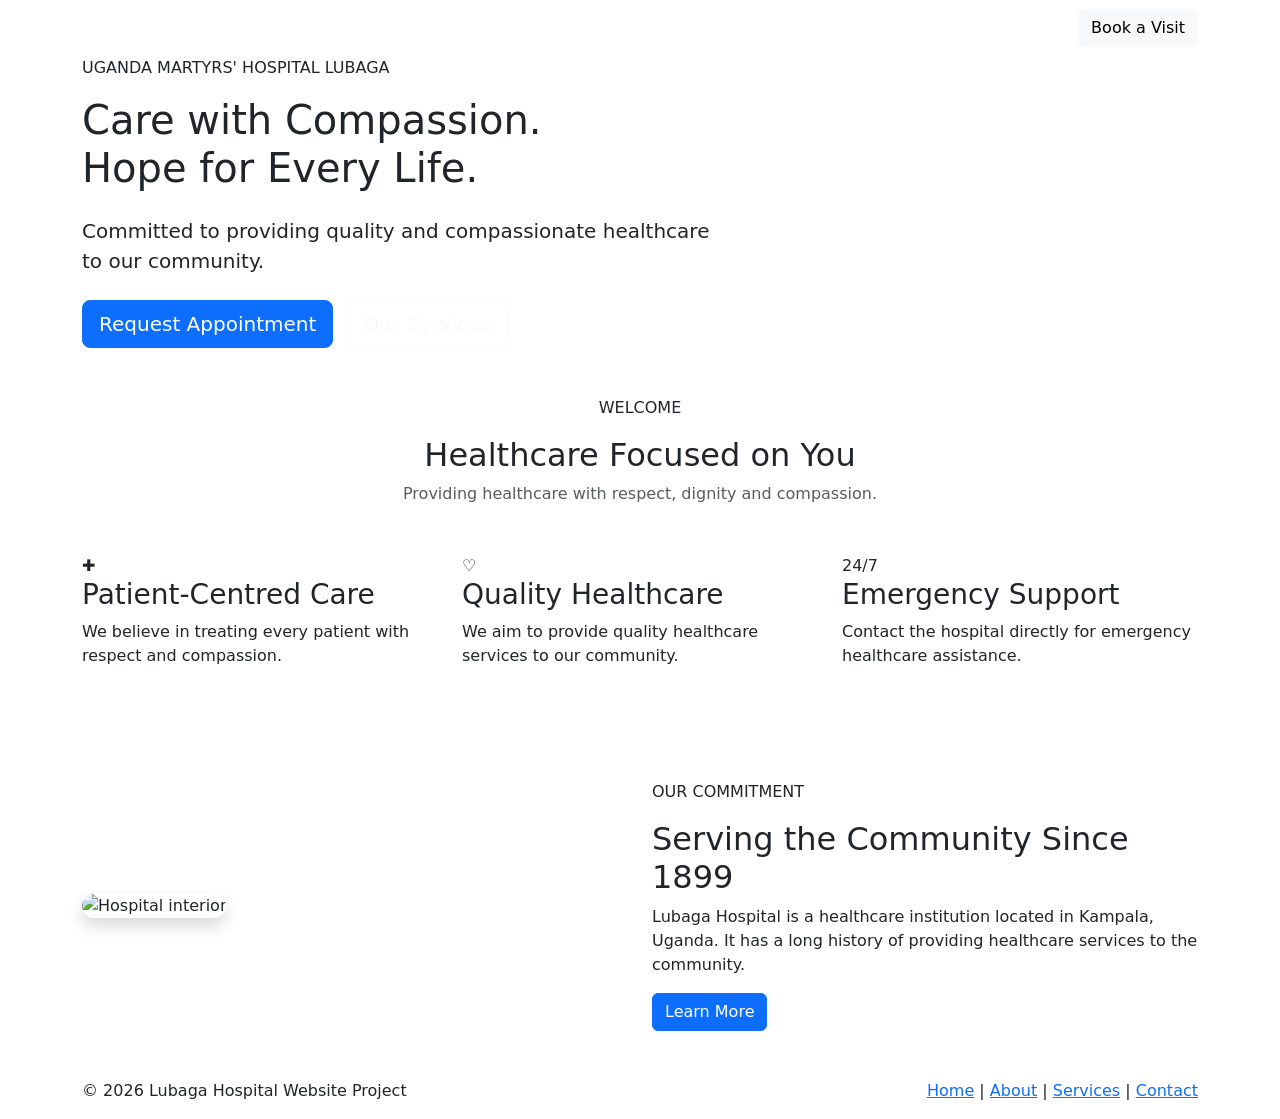
==== index.html @ 7463eb4f "Create index.html" ====
<!DOCTYPE html>
<html lang="en">
<head>
    <meta charset="UTF-8">
    <meta name="viewport" content="width=device-width, initial-scale=1.0">
    <title>Lubaga Hospital | Home</title>

    <!-- Bootstrap CSS -->
    <link href="https://cdn.jsdelivr.net/npm/bootstrap@5.3.3/dist/css/bootstrap.min.css" rel="stylesheet">

    <!-- Custom CSS -->
    <link rel="stylesheet" href="css/style.css">
</head>

<body>

<!-- Navigation Bar -->
<nav class="navbar navbar-expand-lg navbar-dark hospital-nav sticky-top">
    <div class="container">

        <a class="navbar-brand fw-bold" href="index.html">
            LUBAGA <span>HOSPITAL</span>
        </a>

        <button class="navbar-toggler" type="button"
            data-bs-toggle="collapse" data-bs-target="#mainNav">
            <span class="navbar-toggler-icon"></span>
        </button>

        <div class="collapse navbar-collapse" id="mainNav">

            <ul class="navbar-nav ms-auto">
                <li class="nav-item">
                    <a class="nav-link active" href="index.html">Home</a>
                </li>

                <li class="nav-item">
                    <a class="nav-link" href="about.html">About</a>
                </li>

                <li class="nav-item">
                    <a class="nav-link" href="services.html">Services</a>
                </li>

                <li class="nav-item">
                    <a class="nav-link" href="appointment.html">Appointment</a>
                </li>

                <li class="nav-item">
                    <a class="nav-link" href="contact.html">Contact</a>
                </li>
            </ul>

            <a href="appointment.html" class="btn btn-light ms-lg-3">
                Book a Visit
            </a>

        </div>
    </div>
</nav>

<!-- Hero Section -->
<header class="hero">
    <div class="container">
        <div class="row align-items-center min-vh-75">

            <div class="col-lg-7">

                <p class="eyebrow">UGANDA MARTYRS' HOSPITAL LUBAGA</p>

                <h1>
                    Care with Compassion.
                    <br>
                    <span>Hope for Every Life.</span>
                </h1>

                <p class="lead my-4">
                    Committed to providing quality and compassionate
                    healthcare to our community.
                </p>

                <a href="appointment.html" class="btn btn-primary btn-lg me-2">
                    Request Appointment
                </a>

                <a href="services.html" class="btn btn-outline-light btn-lg">
                    Our Services
                </a>

            </div>

        </div>
    </div>
</header>

<!-- Welcome Section -->
<section class="container py-5">

    <div class="text-center mb-5">
        <p class="eyebrow">WELCOME</p>
        <h2>Healthcare Focused on You</h2>
        <p class="text-muted">
            Providing healthcare with respect, dignity and compassion.
        </p>
    </div>

    <div class="row g-4">

        <div class="col-md-4">
            <div class="info-card h-100">
                <div class="feature-icon">✚</div>
                <h3>Patient-Centred Care</h3>
                <p>
                    We believe in treating every patient with respect
                    and compassion.
                </p>
            </div>
        </div>

        <div class="col-md-4">
            <div class="info-card h-100">
                <div class="feature-icon">♡</div>
                <h3>Quality Healthcare</h3>
                <p>
                    We aim to provide quality healthcare services
                    to our community.
                </p>
            </div>
        </div>

        <div class="col-md-4">
            <div class="info-card h-100">
                <div class="feature-icon">24/7</div>
                <h3>Emergency Support</h3>
                <p>
                    Contact the hospital directly for emergency
                    healthcare assistance.
                </p>
            </div>
        </div>

    </div>
</section>

<!-- About Preview -->
<section class="soft-section py-5">

    <div class="container">

        <div class="row align-items-center g-4">

            <div class="col-lg-6">
                <img
                    src="https://images.unsplash.com/photo-1586773860418-d37222d8fce3?auto=format&fit=crop&w=1000&q=80"
                    class="img-fluid rounded-4 shadow"
                    alt="Hospital interior">
            </div>

            <div class="col-lg-6">

                <p class="eyebrow">OUR COMMITMENT</p>

                <h2>Serving the Community Since 1899</h2>

                <p>
                    Lubaga Hospital is a healthcare institution
                    located in Kampala, Uganda. It has a long history
                    of providing healthcare services to the community.
                </p>

                <a href="about.html" class="btn btn-primary">
                    Learn More
                </a>

            </div>

        </div>

    </div>
</section>

<!-- Footer -->
<footer class="site-footer">
    <div class="container d-md-flex justify-content-between">

        <p>© 2026 Lubaga Hospital Website Project</p>

        <p>
            <a href="index.html">Home</a> |
            <a href="about.html">About</a> |
            <a href="services.html">Services</a> |
            <a href="contact.html">Contact</a>
        </p>

    </div>
</footer>

<script src="https://cdn.jsdelivr.net/npm/bootstrap@5.3.3/dist/js/bootstrap.bundle.min.js"></script>

</body>
</html>
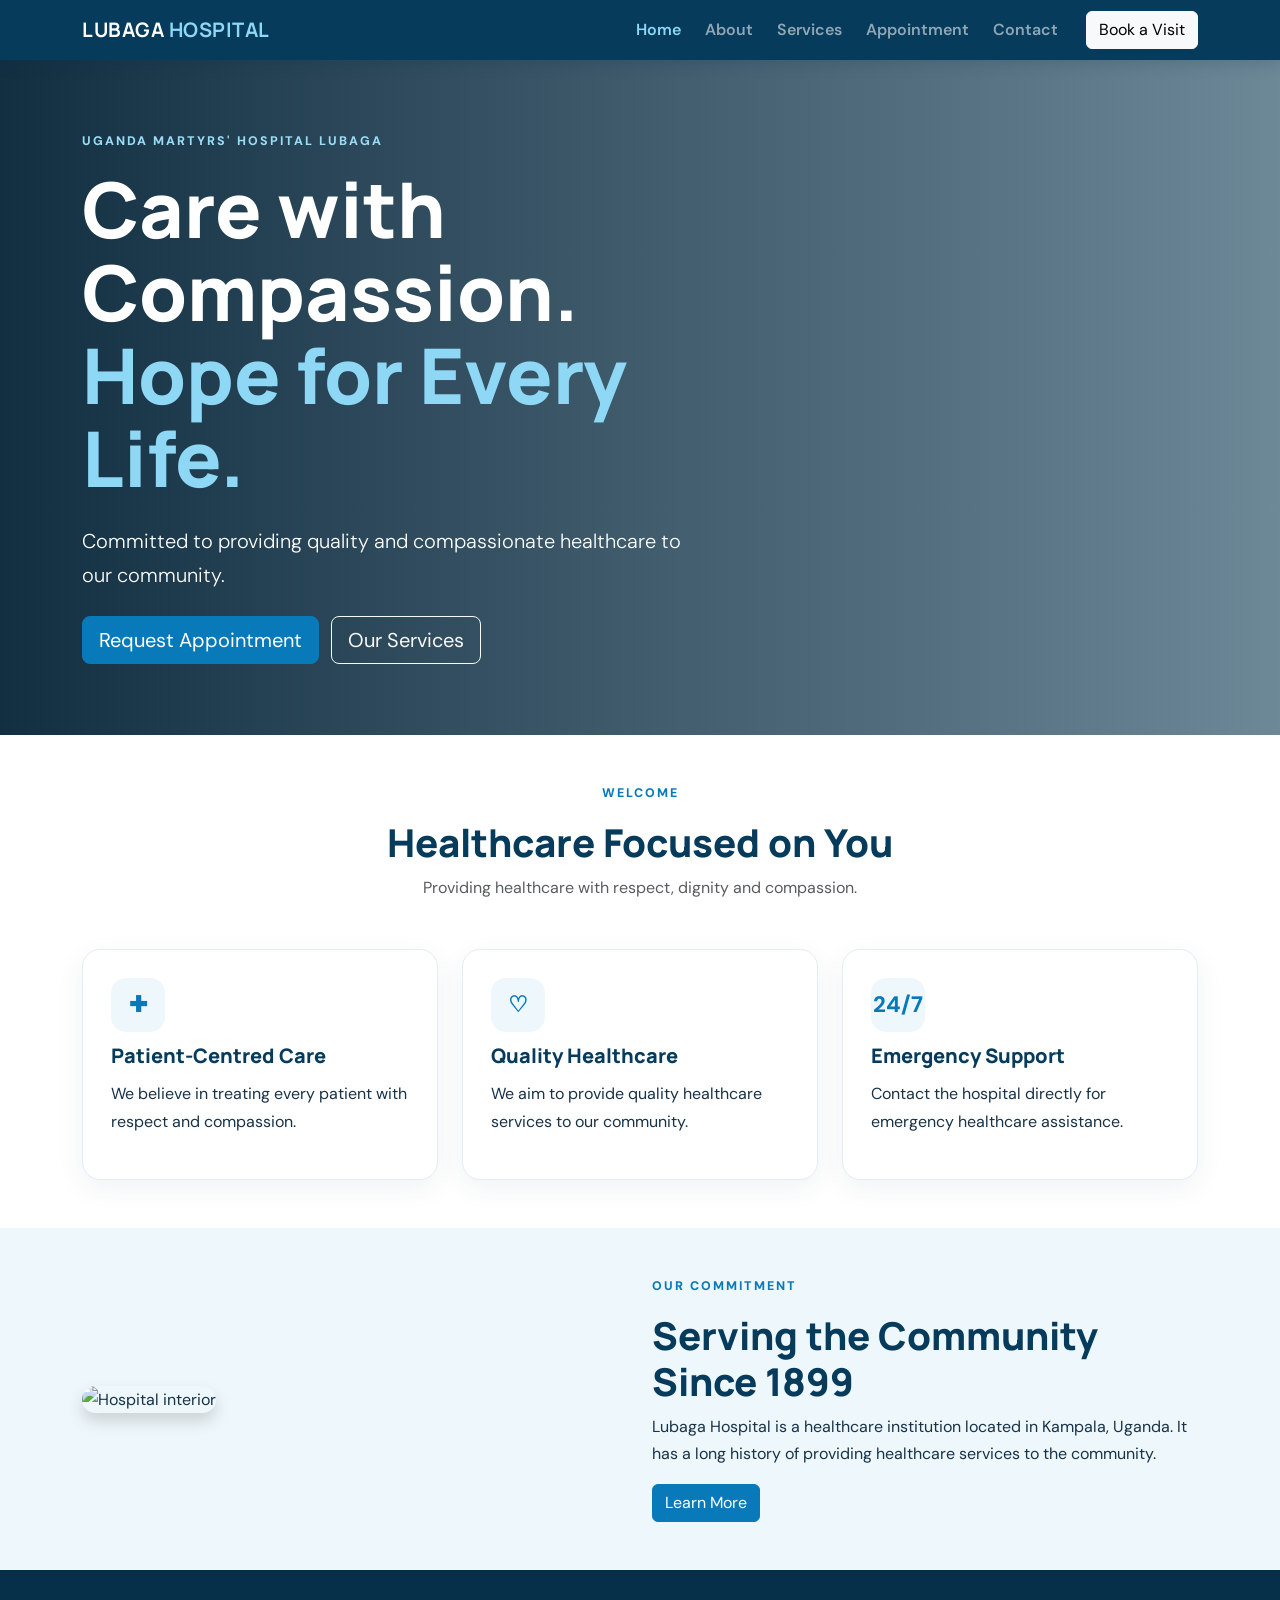
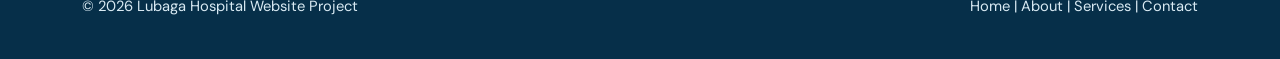
==== commit b64c4eec: "Update index.html" ====
--- a/index.html
+++ b/index.html
@@ -10,7 +10,7 @@
     <link href="https://cdn.jsdelivr.net/npm/bootstrap@5.3.3/dist/css/bootstrap.min.css" rel="stylesheet">
 
     <!-- Custom CSS -->
-    <link rel="stylesheet" href="css/style.css">
+    <link rel="stylesheet" href="style.css">
 </head>
 
 <body>
@@ -36,11 +36,11 @@
                 </li>
 
                 <li class="nav-item">
-                    <a class="nav-link" href="about.html">About</a>
-                </li>
-
-                <li class="nav-item">
-                    <a class="nav-link" href="services.html">Services</a>
+                    <a class="nav-link" href="About.html">About</a>
+                </li>
+
+                <li class="nav-item">
+                    <a class="nav-link" href="Services.html">Services</a>
                 </li>
 
                 <li class="nav-item">
--- a/style.css
+++ b/style.css
@@ -0,0 +1,210 @@
+
+/* Google Fonts */
+@import url('https://fonts.googleapis.com/css2?family=DM+Sans:wght@400;500;600;700&family=Manrope:wght@500;600;700;800&display=swap');
+
+/* Website Colours */
+:root {
+    --navy: #073b5c;
+    --blue: #0879b9;
+    --pale: #eef7fb;
+    --ink: #183247;
+}
+
+/* General Styling */
+* {
+    box-sizing: border-box;
+}
+
+body {
+    font-family: 'DM Sans', sans-serif;
+    color: var(--ink);
+    line-height: 1.7;
+}
+
+h1, h2, h3, .navbar-brand {
+    font-family: 'Manrope', sans-serif;
+    font-weight: 800;
+}
+
+h2 {
+    color: var(--navy);
+    font-size: clamp(1.8rem, 3vw, 2.5rem);
+}
+
+/* Navigation Bar */
+.hospital-nav {
+    background: var(--navy);
+    box-shadow: 0 3px 15px #082f4930;
+}
+
+.navbar-brand {
+    letter-spacing: .5px;
+}
+
+.navbar-brand span {
+    color: #8ed7f5;
+}
+
+.nav-link {
+    font-weight: 600;
+    margin: 0 .25rem;
+}
+
+.nav-link.active,
+.nav-link:hover {
+    color: #8ed7f5 !important;
+}
+
+/* Buttons */
+.btn-primary {
+    background: var(--blue);
+    border-color: var(--blue);
+}
+
+.btn-primary:hover {
+    background: var(--navy);
+    border-color: var(--navy);
+}
+
+/* Home Hero Section */
+.hero {
+    background:
+        linear-gradient(90deg, rgba(3,34,54,.94), rgba(3,50,76,.58)),
+        url('https://images.unsplash.com/photo-1519494026892-80bbd2d6fd0d?auto=format&fit=crop&w=1800&q=85')
+        center/cover;
+
+    color: white;
+}
+
+.min-vh-75 {
+    min-height: 75vh;
+}
+
+.hero h1 {
+    font-size: clamp(2.8rem, 6vw, 5rem);
+    line-height: 1.08;
+}
+
+.hero h1 span {
+    color: #8ed7f5;
+}
+
+.hero .lead {
+    max-width: 600px;
+}
+
+.eyebrow {
+    color: var(--blue);
+    font-weight: 800;
+    letter-spacing: 2px;
+    font-size: .78rem;
+}
+
+.hero .eyebrow {
+    color: #9bdcf6;
+}
+
+/* Other Page Headers */
+.page-banner {
+    background: linear-gradient(120deg, #073b5c, #0879b9);
+    color: white;
+    padding: 75px 0;
+}
+
+.page-banner h1 {
+    font-size: clamp(2.4rem, 5vw, 3.8rem);
+}
+
+.page-banner .eyebrow {
+    color: #a9e4fb;
+}
+
+/* Information Cards */
+.info-card,
+.form-panel {
+    background: white;
+    border: 1px solid #e3edf2;
+    border-radius: 18px;
+    padding: 28px;
+    box-shadow: 0 8px 28px #153c5210;
+}
+
+.info-card h3 {
+    font-size: 1.25rem;
+    color: var(--navy);
+    margin: 12px 0;
+}
+
+/* Feature Icons */
+.feature-icon {
+    width: 54px;
+    height: 54px;
+    border-radius: 15px;
+    background: var(--pale);
+    color: var(--blue);
+    display: grid;
+    place-items: center;
+    font-size: 1.4rem;
+    font-weight: 800;
+}
+
+/* Background Section */
+.soft-section {
+    background: var(--pale);
+}
+
+/* Footer */
+.site-footer {
+    background: #062f49;
+    color: #d9eaf3;
+    padding: 24px 0;
+    font-size: .92rem;
+}
+
+.site-footer a {
+    color: #d9eaf3;
+    text-decoration: none;
+}
+
+.site-footer a:hover {
+    color: #8ed7f5;
+}
+
+/* Values List */
+.value-list li {
+    padding: .35rem 0;
+}
+
+/* Forms */
+.form-control,
+.form-select {
+    padding: .75rem;
+    border-color: #d4e1e8;
+}
+
+.form-control:focus,
+.form-select:focus {
+    border-color: var(--blue);
+    box-shadow: 0 0 0 .2rem #0879b922;
+}
+
+/* Mobile Responsive Design */
+@media (max-width: 767px) {
+
+    .hero .min-vh-75 {
+        min-height: 68vh;
+    }
+
+    .hero .btn {
+        margin-bottom: 10px;
+    }
+
+    .page-banner {
+        padding: 55px 0;
+    }
+
+    .site-footer p:last-child {
+        line-height: 2;
+    }
+
+}
